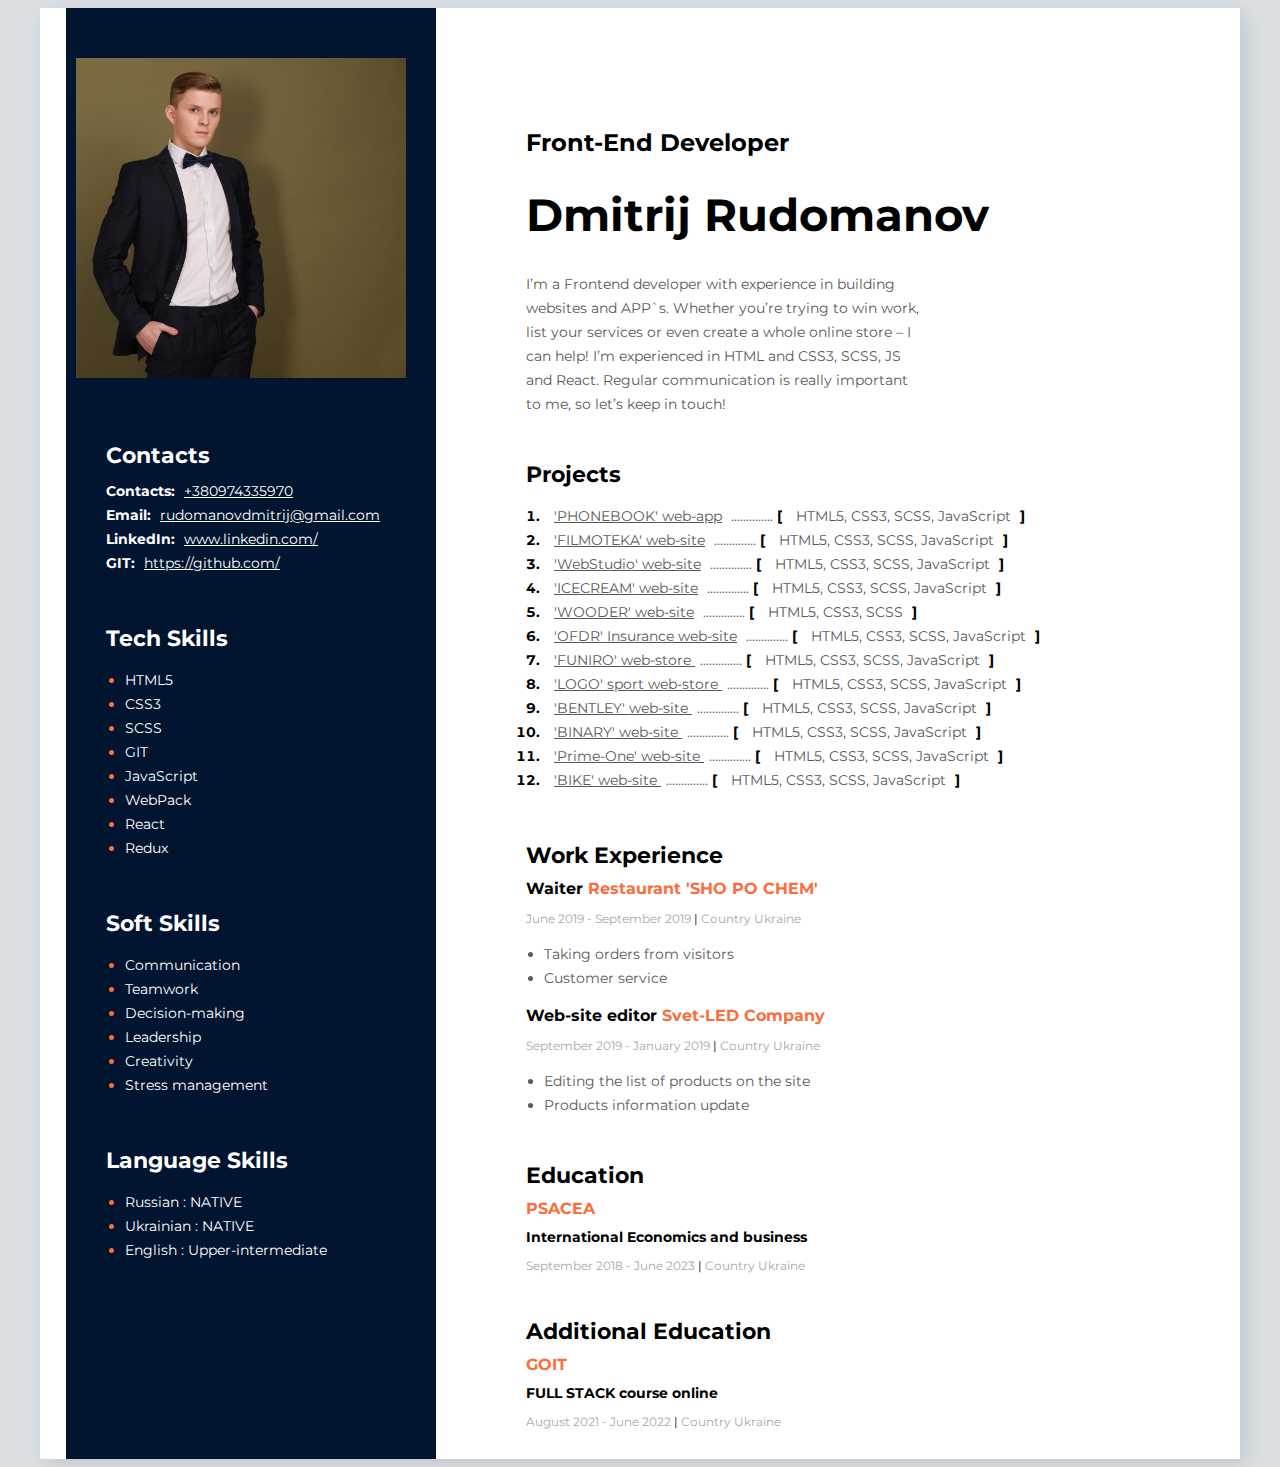
==== index.html @ 2547110f "Update index.html" ====
<!DOCTYPE html>
<html lang="en">
  <head>
    <meta charset="UTF-8" />
    <meta http-equiv="X-UA-Compatible" content="IE=edge" />
    <meta name="viewport" content="width=device-width, initial-scale=1.0" />
    <title>My Resume</title>
    <link rel="preconnect" href="https://fonts.gstatic.com" />
    <link
      href="https://fonts.googleapis.com/css2?family=Montserrat:wght@400;700&display=swap"
      rel="stylesheet"
    />
    <link rel="stylesheet" href="css/styles.css" />
  </head>
  <body>
    <!-- Main container-->
    <div class="main-container">
      <!--Main content section-->
      <div class="main-content">
        <!-- About me section-->
        <div class="about-me">
          <h2 class="about-me-proffesion">Front-End Developer</h2>
          <h1 class="about-me-name">Dmitrij Rudomanov</h1>

          <p class="about-me-description">
            I’m a Frontend developer with experience in building websites and
            APP`s. Whether you’re trying to win work, list your services or even
            create a whole online store – I can help! I’m experienced in HTML
            and CSS3, SCSS, JS and React. Regular communication is really
            important to me, so let’s keep in touch!
          </p>
        </div>
        <!--My projects section-->

        <div class="my-projects">
          <h3 class="projects-work-education">Projects</h3>
          <ol class="projects-list">
            <li class="projects-list-item">
              <span class="projects-list-item-text">
                <a
                  target="_blank"
                  href="https://rds-phonebookapp-rds.netlify.app/"
                  >'PHONEBOOK' web-app</a
                >
              </span>
              <span class="lines">..............</span>
              <span
                >[<span class="projects-list-item-text">
                  HTML5, CSS3, SCSS, JavaScript </span
                >]</span
              >
            </li>
            <li class="projects-list-item">
              <span class="projects-list-item-text">
                <a
                  target="_blank"
                  href="https://dmitri-rudomanov.github.io/group-6-team-project-JS/"
                  >'FILMOTEKA' web-site</a
                >
              </span>
              <span class="lines">..............</span>
              <span
                >[<span class="projects-list-item-text">
                  HTML5, CSS3, SCSS, JavaScript </span
                >]</span
              >
            </li>
            <li class="projects-list-item">
              <span class="projects-list-item-text">
                <a
                  target="_blank"
                  href="https://dmitri-rudomanov.github.io/goit-markup-hw-08-1/"
                  >'WebStudio' web-site</a
                >
              </span>
              <span class="lines">..............</span>
              <span
                >[<span class="projects-list-item-text">
                  HTML5, CSS3, SCSS, JavaScript </span
                >]</span
              >
            </li>
            <li class="projects-list-item">
              <span class="projects-list-item-text">
                <a
                  target="_blank"
                  href="https://dmitri-rudomanov.github.io/group-9-icecream/"
                  >'ICECREAM' web-site</a
                >
              </span>
              <span class="lines">..............</span>
              <span
                >[<span class="projects-list-item-text">
                  HTML5, CSS3, SCSS, JavaScript </span
                >]</span
              >
            </li>
            <li class="projects-list-item">
              <span class="projects-list-item-text">
                <a
                  target="_blank"
                  href="https://dmitri-rudomanov.github.io/dist-wooder/"
                  >'WOODER' web-site</a
                >
              </span>
              <span class="lines">..............</span>
              <span
                >[<span class="projects-list-item-text">
                  HTML5, CSS3, SCSS </span
                >]</span
              >
            </li>
            <li class="projects-list-item">
              <span class="projects-list-item-text">
                <a
                  target="_blank"
                  href="https://dmitri-rudomanov.github.io/dist-ofdr/"
                  >'OFDR' Insurance web-site</a
                >
              </span>
              <span class="lines">..............</span>
              <span
                >[<span class="projects-list-item-text">
                  HTML5, CSS3, SCSS, JavaScript </span
                >]</span
              >
            </li>
            <li class="projects-list-item">
              <span class="projects-list-item-text">
                <a
                  target="_blank"
                  href="https://peaceful-albattani-0fdbcf.netlify.app/"
                  >'FUNIRO' web-store
                </a>
              </span>
              <span class="lines">..............</span>
              <span
                >[<span class="projects-list-item-text">
                  HTML5, CSS3, SCSS, JavaScript </span
                >]</span
              >
            </li>
            <li class="projects-list-item">
              <span class="projects-list-item-text">
                <a
                  target="_blank"
                  href="https://jolly-raman-a3cb91.netlify.app/"
                  >'LOGO' sport web-store
                </a>
              </span>
              <span class="lines">..............</span>
              <span
                >[<span class="projects-list-item-text">
                  HTML5, CSS3, SCSS, JavaScript </span
                >]</span
              >
            </li>
            <li class="projects-list-item">
              <span class="projects-list-item-text">
                <a
                  target="_blank"
                  href="https://dmitri-rudomanov.github.io/bentley-dist/"
                  >'BENTLEY' web-site
                </a>
              </span>
              <span class="lines">..............</span>
              <span
                >[<span class="projects-list-item-text">
                  HTML5, CSS3, SCSS, JavaScript </span
                >]</span
              >
            </li>
            <li class="projects-list-item">
              <span class="projects-list-item-text">
                <a
                  target="_blank"
                  href="https://wonderful-archimedes-28aea8.netlify.app/"
                  >'BINARY' web-site
                </a>
              </span>
              <span class="lines">..............</span>
              <span
                >[<span class="projects-list-item-text">
                  HTML5, CSS3, SCSS, JavaScript </span
                >]</span
              >
            </li>
            <li class="projects-list-item">
              <span class="projects-list-item-text">
                <a
                  target="_blank"
                  href="https://dmitri-rudomanov.github.io/prime-one/"
                  >'Prime-One' web-site
                </a>
              </span>
              <span class="lines">..............</span>
              <span
                >[<span class="projects-list-item-text">
                  HTML5, CSS3, SCSS, JavaScript </span
                >]</span
              >
            </li>
            <li class="projects-list-item">
              <span class="projects-list-item-text">
                <a
                  target="_blank"
                  href="https://dmitri-rudomanov.github.io/dist-bike/"
                  >'BIKE' web-site
                </a>
              </span>
              <span class="lines">..............</span>
              <span
                >[<span class="projects-list-item-text">
                  HTML5, CSS3, SCSS, JavaScript </span
                >]</span
              >
            </li>
          </ol>
        </div>

        <!--My work experience section-->
        <div class="my-work-experience">
          <h3 class="projects-work-education">Work Experience</h3>
          <!--Company 3-->
          <div>
            <h4>Waiter <span class="Orange">Restaurant 'SHO PO CHEM'</span></h4>
            <p class="work-date">
              June 2019 - September 2019
              <span class="vertical-line"> |</span> Country Ukraine
            </p>

            <ul class="work-list">
              <li class="work-list-item">
                <span class="work-list-item-text">
                  Taking orders from visitors
                </span>
              </li>
              <li class="work-list-item">
                <span class="work-list-item-text">Customer service</span>
              </li>
            </ul>
            <h4>
              Web-site editor <span class="Orange">Svet-LED Company</span>
            </h4>
            <p class="work-date">
              September 2019 - January 2019
              <span class="vertical-line"> |</span> Country Ukraine
            </p>

            <ul class="work-list">
              <li class="work-list-item">
                <span class="work-list-item-text">
                  Editing the list of products on the site
                </span>
              </li>
              <li class="work-list-item">
                <span class="work-list-item-text"
                  >Products information update</span
                >
              </li>
            </ul>
          </div>
          <!--Education-->
          <div class="my-education">
            <h3 class="projects-work-education">Education</h3>
            <h4><span class="Orange">PSACEA</span></h4>
            <h5>International Economics and business</h5>
            <p class="work-date">
              September 2018 - June 2023
              <span class="vertical-line"> |</span> Country Ukraine
            </p>
          </div>
          <div class="my-education">
            <h3 class="projects-work-education">Additional Education</h3>
            <h4><span class="Orange">GOIT</span></h4>
            <h5>FULL STACK course online</h5>
            <p class="work-date">
              August 2021 - June 2022
              <span class="vertical-line"> |</span> Country Ukraine
            </p>
          </div>
        </div>
      </div>
      <!--Sidebar section-->
      <aside class="sidebar-section">
        <img class="img" src="img/wrwe.jpg" alt="My photo" />

        <!--Contacts section-->
        <div class="contacts-section">
          <h3 class="sidebar-title">Contacts</h3>
          <div>
            <span class="contacts-section-type">Contacts:</span>
            <a class="contacts-section-link" href="tel:+380974335970"
              >+380974335970</a
            >
          </div>
          <div>
            <span class="contacts-section-type">Email:</span>
            <a
              class="contacts-section-link"
              href="mailto:rudomanovdmitrij@gmail.com"
              >rudomanovdmitrij@gmail.com</a
            >
          </div>
          <div>
            <span class="contacts-section-type">LinkedIn:</span>
            <a
              class="contacts-section-link"
              target="_blank"
              href="https://www.linkedin.com/in/dmitrij-rudomanov-2538a1220/"
              >www.linkedin.com/</a
            >
          </div>
          <div>
            <span class="contacts-section-type">GIT:</span>
            <a
              class="contacts-section-link"
              target="_blank"
              href="https://github.com/Dmitri-Rudomanov"
              >https://github.com/</a
            >
          </div>

          <!--Tech Skills section-->
          <div class="tech-skills-section">
            <h3 class="sidebar-title">Tech Skills</h3>
            <ul class="Tech-skills-list">
              <li class="Tech-skills-item">
                <span class="Tech-skills-item-text">HTML5</span>
              </li>
              <li class="Tech-skills-item">
                <span class="Tech-skills-item-text">CSS3</span>
              </li>
              <li class="Tech-skills-item">
                <span class="Tech-skills-item-text">SCSS</span>
              </li>
              <li class="Tech-skills-item">
                <span class="Tech-skills-item-text">GIT</span>
              </li>
              <li class="Tech-skills-item">
                <span class="Tech-skills-item-text">JavaScript</span>
              </li>
              <li class="Tech-skills-item">
                <span class="Tech-skills-item-text">WebPack</span>
              </li>
              <li class="Tech-skills-item">
                <span class="Tech-skills-item-text">React</span>
              </li>
              <li class="Tech-skills-item">
                <span class="Tech-skills-item-text">Redux</span>
              </li>
            </ul>
          </div>
          <!--Soft Skills section-->
          <div class="Soft-skills-section">
            <h3 class="sidebar-title">Soft Skills</h3>
            <ul class="Soft-skills-list">
              <li class="Soft-skills-item">
                <span class="Soft-skills-item-text">Communication</span>
              </li>
              <li class="Soft-skills-item">
                <span class="Soft-skills-item-text">Teamwork</span>
              </li>
              <li class="Soft-skills-item">
                <span class="Soft-skills-item-text">Decision-making</span>
              </li>
              <li class="Soft-skills-item">
                <span class="Soft-skills-item-text">Leadership</span>
              </li>
              <li class="Soft-skills-item">
                <span class="Soft-skills-item-text">Creativity</span>
              </li>
              <li class="Soft-skills-item">
                <span class="Soft-skills-item-text">Stress management</span>
              </li>
            </ul>
          </div>
          <div class="Soft-skills-section">
            <h3 class="sidebar-title">Language Skills</h3>
            <ul class="Soft-skills-list">
              <li class="Soft-skills-item">
                <span class="Soft-skills-item-text">Russian : NATIVE</span>
              </li>
              <li class="Soft-skills-item">
                <span class="Soft-skills-item-text">Ukrainian : NATIVE</span>
              </li>
              <li class="Soft-skills-item">
                <span class="Soft-skills-item-text"
                  >English : Upper-intermediate</span
                >
              </li>
            </ul>
          </div>
        </div>
      </aside>
    </div>
  </body>
</html>
---- css/styles.css ----
body {
  font-family: "Montserrat", sans-serif;
  background-color: #dadfe4;
}
.main-container {
  display: flex;
  flex-direction: row-reverse;
  width: 1200px;
  background: #ffff;
  margin: auto;
  box-shadow: 6px 6px 20px rgba(0, 0, 0, 0.1);
}
/* Main content */
.main-content {
  padding: 100px 200px 20px 90px;
}
/* About me section */
.about-me {
  margin-bottom: 40px;
}
.about-me-profession {
  font-style: normal;
  font-weight: bold;
  font-size: 14px;
  line-height: 17px;
  color: black;
  margin-bottom: 20px;
}
.about-me-name {
  width: auto;
  font-style: normal;
  font-weight: bold;
  font-size: 45px;
  line-height: 55px;
  color: black;
}
.about-me-description {
  width: 400px;
  font-style: normal;
  font-weight: normal;
  font-size: 14px;
  line-height: 24px;
  color: #595959;
}
/* My projects section */
.my-projects {
  left: 498px;
  top: 412px;
  margin-bottom: 50px;
}
.projects-work-education {
  font-style: normal;
  font-weight: bold;
  font-size: 22px;
  line-height: 27px;
  color: #000000;
  margin-bottom: 10px;
  margin-top: 45px;
}
.projects-list {
  padding: 0 0 0 18px;
}
.projects-list-item {
  font-family: Montserrat;
  font-style: normal;
  font-weight: bold;
  font-size: 14px;
  line-height: 24px;
  color: #000000;
}
.projects-list-item-text {
  font-style: normal;
  font-weight: normal;
  font-size: 14px;
  line-height: 24px;
  color: #595959;
  margin-left: 10px;
  margin-right: 5px;
}
.lines {
  font-style: normal;
  font-weight: normal;
  font-size: 14px;
  line-height: 24px;
  color: #595959;
}
.vertical-line {
  font-style: normal;
  font-weight: normal;
  font-size: 12px;
  line-height: 15px;
  color: #000000;
}
a {
  font-style: normal;
  font-weight: normal;
  font-size: 14px;
  line-height: 24px;
  color: #595959;
}
.work-list {
  padding: 0 0 0 18px;
}
.work-list-item {
  font-style: normal;
  font-weight: bold;
  font-size: 14px;
  line-height: 24px;
  color: #595959;
}
.work-list-item-text {
  font-style: normal;
  font-weight: normal;
  font-size: 14px;
  line-height: 24px;
  color: #595959;
}
h4 {
  font-style: normal;
  font-weight: bold;
  font-size: 16px;
  line-height: 20px;
  color: black;
  margin-bottom: 10px;
  margin-top: 10px;
}
.Orange {
  font-style: normal;
  font-weight: bold;
  font-size: 16px;
  line-height: 20px;
  color: #fb6d3a;
  margin-top: 10px;
  margin-bottom: 10px;
}
.work-date {
  font-style: normal;
  font-weight: normal;
  font-size: 12px;
  line-height: 15px;
  color: #a8a8a8;
  margin-bottom: 10px;
}

h5 {
  font-style: normal;
  font-weight: bold;
  font-size: 14px;
  line-height: 17px;
  color: #000000;
  margin-bottom: 10px;
  margin-top: 10px;
}
/* Sidebar-section */
.sidebar-section {
  background-color: #021530;
  color:#fff;
  width: 370px;
  padding-top: 40px 0px;
}
.contacts-section {
  margin: 50px 0 0 40px;
}
.tech-skills-section {
  margin: 50px 0 0 0px;
}
.Soft-skills-section {
  margin: 50px 0 0 0px;
}
.sidebar-title {
  font-style: normal;
  font-weight: bold;
  font-size: 22px;
  line-height: 27px;
  color: #ffff;
  margin-bottom: 10px;
}
.img {
  width: 330px;
  height: 320px;
  left: 40px;
  top: 80px;
  margin-top: 40px;
  padding: 10px;
}
.contacts-section-link {
  font-style: normal;
  font-weight: normal;
  font-size: 14px;
  line-height: 24px;
  color: #fff;
}
.contacts-section-type {
  font-style: normal;
  font-weight: bold;
  font-size: 14px;
  line-height: 24px;
  color: #ffff;
  margin-right: 5px;
  padding: 0 0 0 0px;
}
.Tech-skills-list {
  padding: 0 0 0 19px;
}
.Tech-skills-item {
  font-style: normal;
  font-weight: normal;
  font-size: 14px;
  line-height: 24px;
  color: #fb6d3a;
}
.Tech-skills-item-text {
  font-style: normal;
  font-weight: normal;
  font-size: 14px;
  line-height: 24px;
  color: #ffff;
}
.Soft-skills-list {
  padding: 0 0 0 19px;
}
.Soft-skills-item {
  font-style: normal;
  font-weight: normal;
  font-size: 14px;
  line-height: 24px;
  color: #fb6d3a;
}
.Soft-skills-item-text {
  font-style: normal;
  font-weight: normal;
  font-size: 14px;
  line-height: 24px;
  color: #ffff;
}
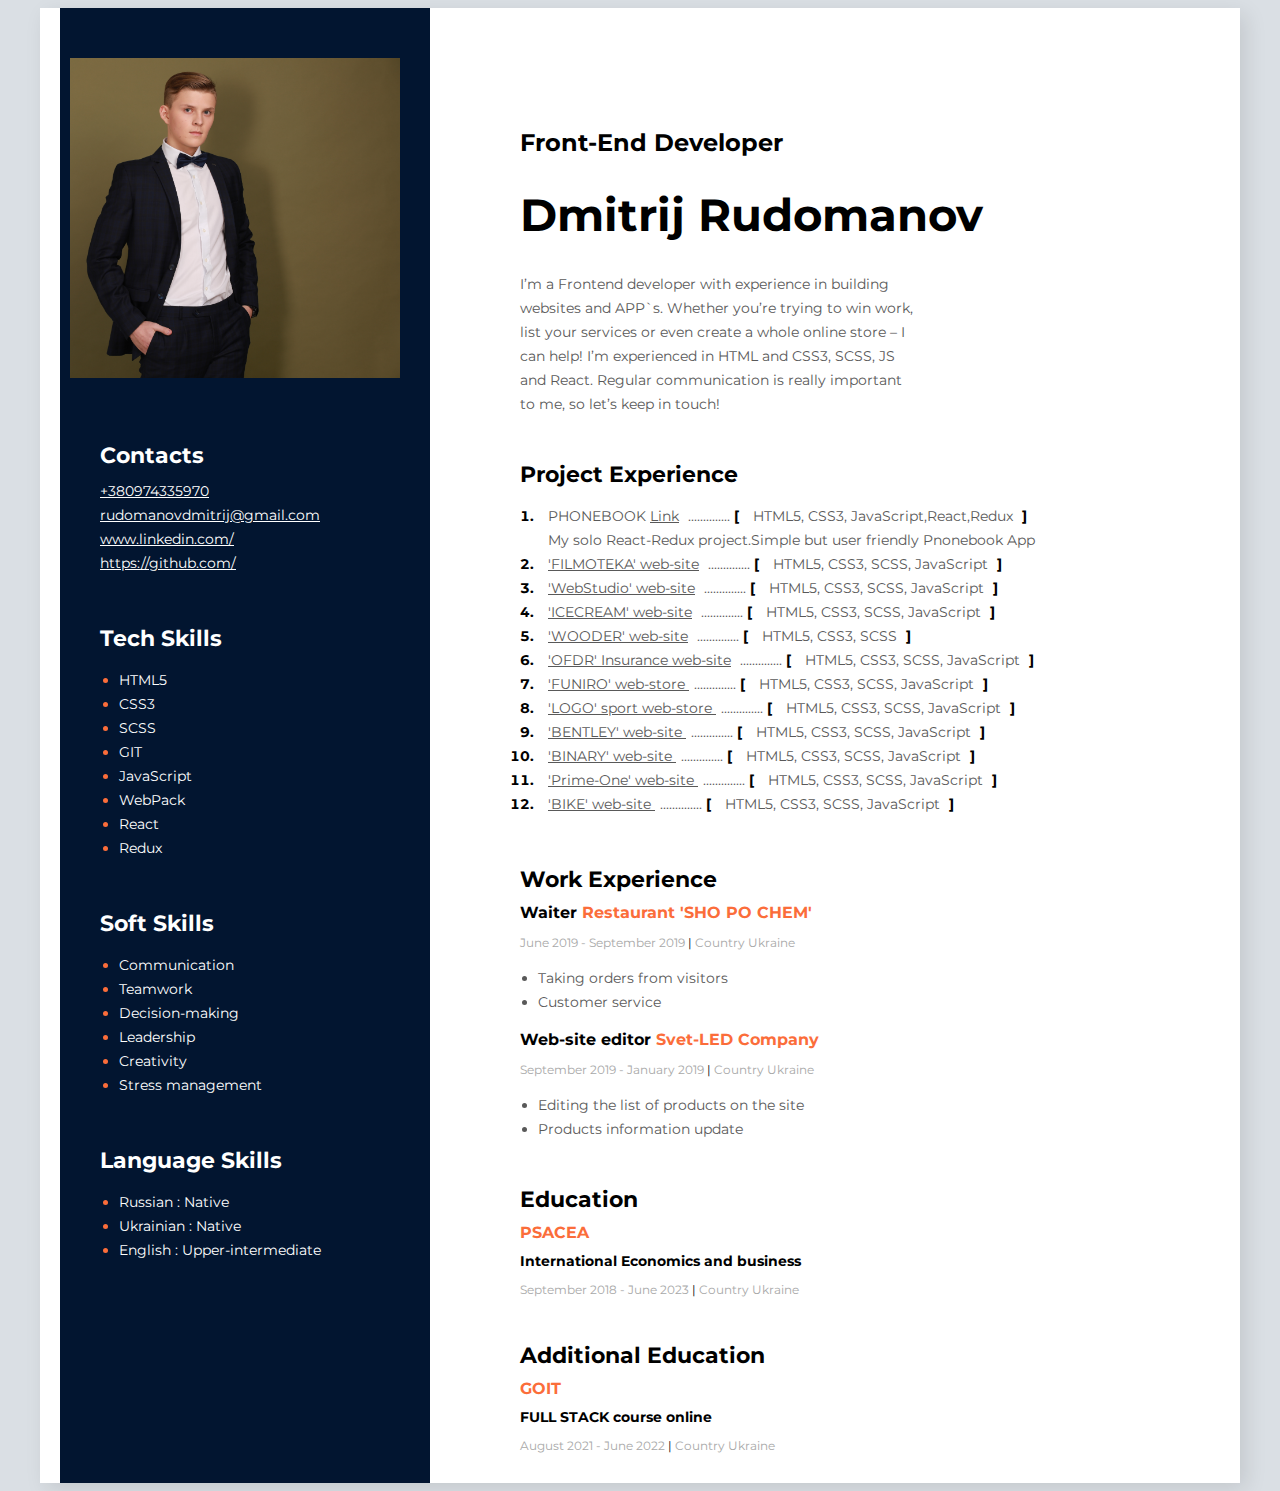
==== commit fc13cc32: "Update index.html" ====
--- a/index.html
+++ b/index.html
@@ -33,22 +33,28 @@
         <!--My projects section-->
 
         <div class="my-projects">
-          <h3 class="projects-work-education">Projects</h3>
+          <h3 class="projects-work-education">Project Experience</h3>
           <ol class="projects-list">
             <li class="projects-list-item">
               <span class="projects-list-item-text">
+                PHONEBOOK
                 <a
                   target="_blank"
                   href="https://rds-phonebookapp-rds.netlify.app/"
-                  >'PHONEBOOK' web-app</a
-                >
-              </span>
-              <span class="lines">..............</span>
-              <span
-                >[<span class="projects-list-item-text">
-                  HTML5, CSS3, SCSS, JavaScript </span
-                >]</span
-              >
+                  >Link</a
+                >
+              </span>
+              <span class="lines">..............</span>
+              <span
+                >[<span class="projects-list-item-text">
+                  HTML5, CSS3, JavaScript,React,Redux </span
+                >]</span
+              >
+              <br />
+              <span class="projects-list-item-text">
+                My solo React-Redux project.Simple but user friendly Pnonebook
+                App
+              </span>
             </li>
             <li class="projects-list-item">
               <span class="projects-list-item-text">
@@ -289,13 +295,11 @@
         <div class="contacts-section">
           <h3 class="sidebar-title">Contacts</h3>
           <div>
-            <span class="contacts-section-type">Contacts:</span>
             <a class="contacts-section-link" href="tel:+380974335970"
               >+380974335970</a
             >
           </div>
           <div>
-            <span class="contacts-section-type">Email:</span>
             <a
               class="contacts-section-link"
               href="mailto:rudomanovdmitrij@gmail.com"
@@ -303,7 +307,6 @@
             >
           </div>
           <div>
-            <span class="contacts-section-type">LinkedIn:</span>
             <a
               class="contacts-section-link"
               target="_blank"
@@ -312,7 +315,6 @@
             >
           </div>
           <div>
-            <span class="contacts-section-type">GIT:</span>
             <a
               class="contacts-section-link"
               target="_blank"
@@ -379,10 +381,10 @@
             <h3 class="sidebar-title">Language Skills</h3>
             <ul class="Soft-skills-list">
               <li class="Soft-skills-item">
-                <span class="Soft-skills-item-text">Russian : NATIVE</span>
-              </li>
-              <li class="Soft-skills-item">
-                <span class="Soft-skills-item-text">Ukrainian : NATIVE</span>
+                <span class="Soft-skills-item-text">Russian : Native</span>
+              </li>
+              <li class="Soft-skills-item">
+                <span class="Soft-skills-item-text">Ukrainian : Native</span>
               </li>
               <li class="Soft-skills-item">
                 <span class="Soft-skills-item-text"
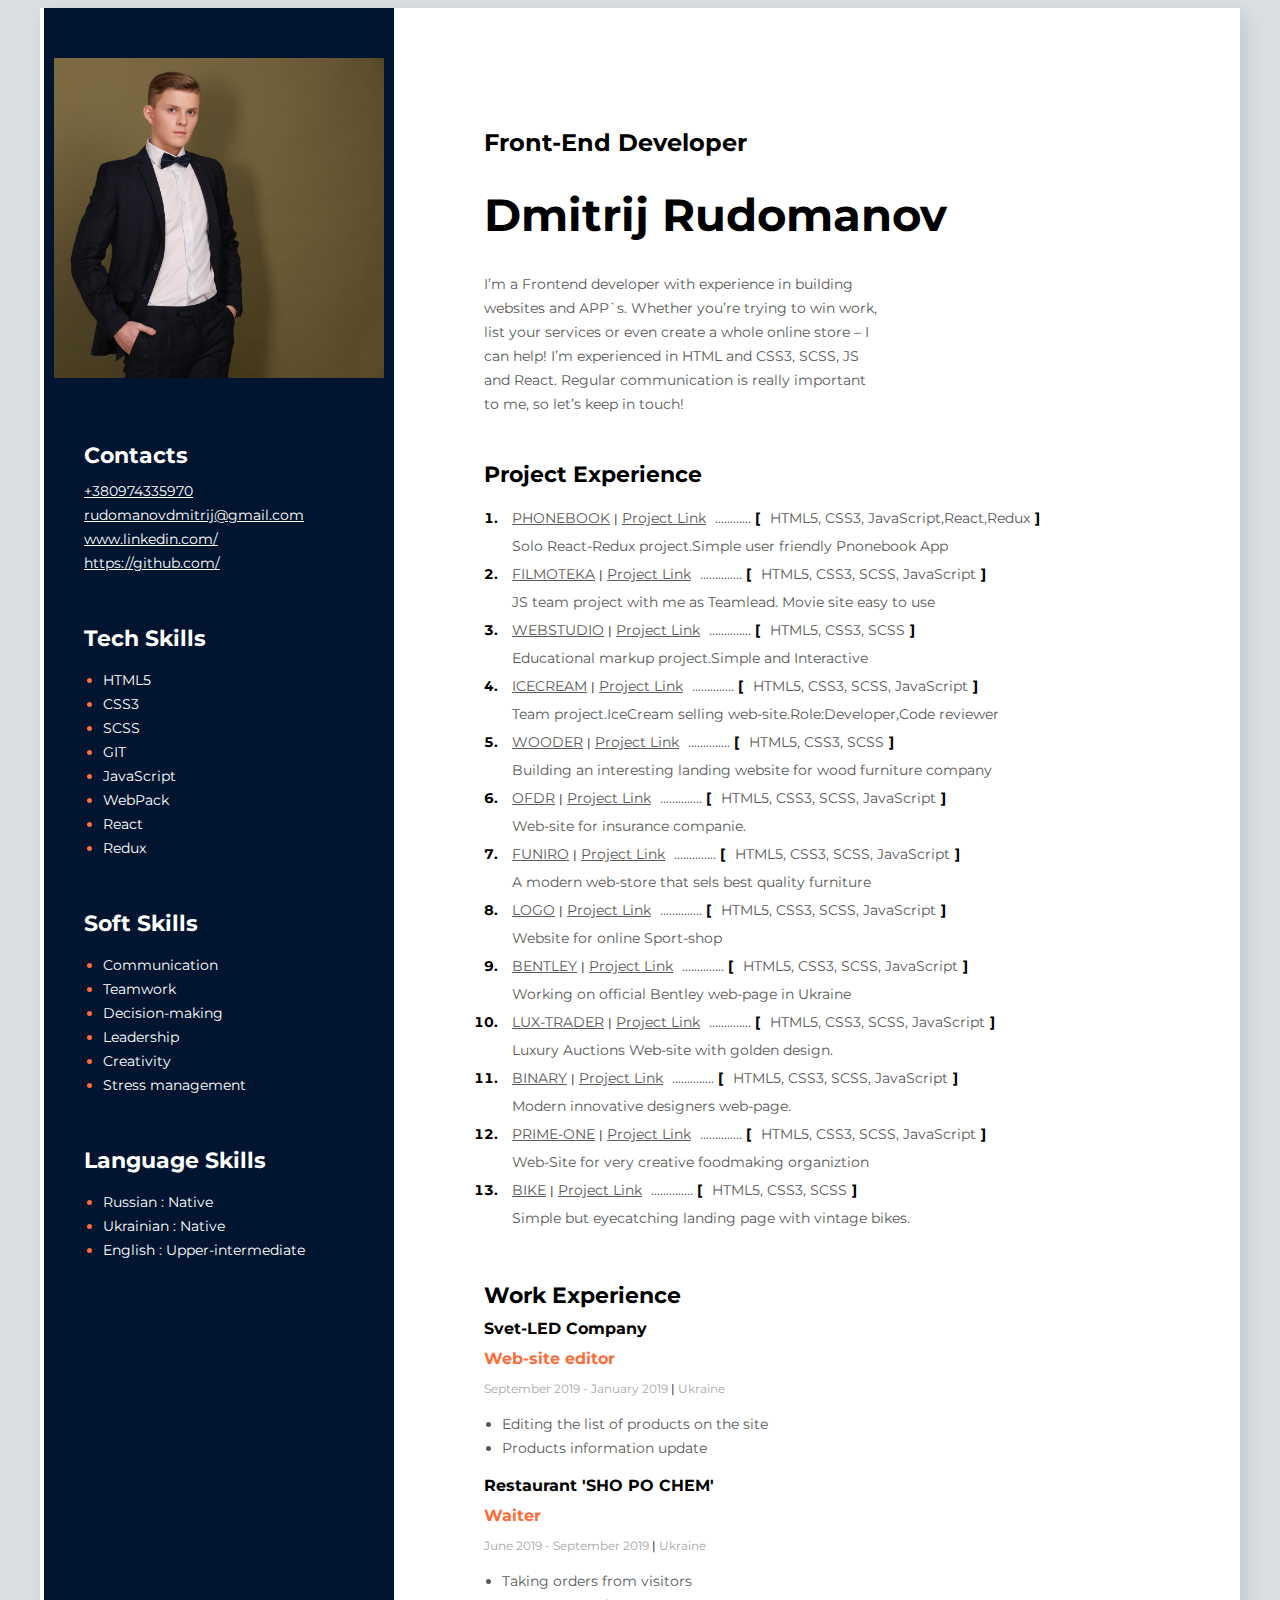
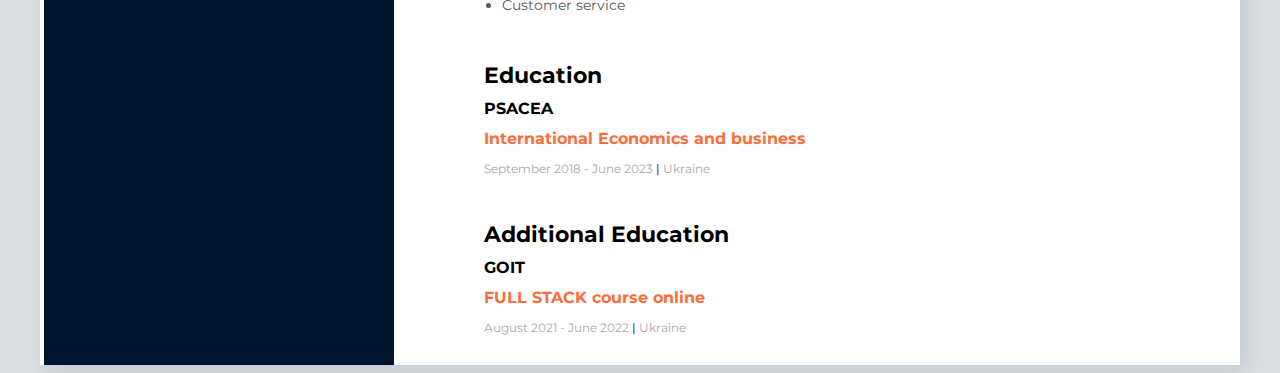
==== commit 92bc38c8: "res-fix" ====
--- a/index.html
+++ b/index.html
@@ -37,76 +37,96 @@
           <ol class="projects-list">
             <li class="projects-list-item">
               <span class="projects-list-item-text">
-                PHONEBOOK
-                <a
-                  target="_blank"
-                  href="https://rds-phonebookapp-rds.netlify.app/"
-                  >Link</a
-                >
-              </span>
-              <span class="lines">..............</span>
-              <span
-                >[<span class="projects-list-item-text">
-                  HTML5, CSS3, JavaScript,React,Redux </span
-                >]</span
-              >
-              <br />
-              <span class="projects-list-item-text">
-                My solo React-Redux project.Simple but user friendly Pnonebook
-                App
-              </span>
-            </li>
-            <li class="projects-list-item">
-              <span class="projects-list-item-text">
-                <a
-                  target="_blank"
-                  href="https://dmitri-rudomanov.github.io/group-6-team-project-JS/"
-                  >'FILMOTEKA' web-site</a
-                >
-              </span>
-              <span class="lines">..............</span>
-              <span
-                >[<span class="projects-list-item-text">
-                  HTML5, CSS3, SCSS, JavaScript </span
-                >]</span
-              >
-            </li>
-            <li class="projects-list-item">
-              <span class="projects-list-item-text">
-                <a
-                  target="_blank"
-                  href="https://dmitri-rudomanov.github.io/goit-markup-hw-08-1/"
-                  >'WebStudio' web-site</a
-                >
-              </span>
-              <span class="lines">..............</span>
-              <span
-                >[<span class="projects-list-item-text">
-                  HTML5, CSS3, SCSS, JavaScript </span
-                >]</span
-              >
-            </li>
-            <li class="projects-list-item">
-              <span class="projects-list-item-text">
-                <a
-                  target="_blank"
-                  href="https://dmitri-rudomanov.github.io/group-9-icecream/"
-                  >'ICECREAM' web-site</a
-                >
-              </span>
-              <span class="lines">..............</span>
-              <span
-                >[<span class="projects-list-item-text">
-                  HTML5, CSS3, SCSS, JavaScript </span
-                >]</span
-              >
-            </li>
-            <li class="projects-list-item">
-              <span class="projects-list-item-text">
-                <a
-                  target="_blank"
-                  href="https://dmitri-rudomanov.github.io/dist-wooder/"
-                  >'WOODER' web-site</a
+                <a target="_blank" href="https://rds-phonebookapp-rds.netlify.app/">PHONEBOOK</a>
+                <span class="vertical-line"> |</span>
+                <a
+                  target="_blank"
+                  href="https://github.com/Dmitri-Rudomanov/goit-react-hw-08-phonebook"
+                  > Project Link</a
+                >
+              </span>
+              <span class="lines">............</span>
+              <span>[<span class="projects-list-item-text">
+              HTML5, CSS3, JavaScript,React,Redux </span
+                >]</span
+              >
+              <br />
+              <span class="projects-list-item-text">
+                Solo React-Redux project.Simple user friendly Pnonebook App
+              </span>
+            </li>
+            <li class="projects-list-item">
+              <span class="projects-list-item-text">
+                <a target="_blank" href="https://dmitri-rudomanov.github.io/group-6-team-project-JS/">FILMOTEKA</a>
+                <span class="vertical-line"> |</span>
+                <a
+                  target="_blank"
+                  href="https://github.com/Dmitri-Rudomanov/group-6-team-project-JS"
+                  > Project Link</a
+                >
+              </span>
+              <span class="lines">..............</span>
+              <span
+                >[<span class="projects-list-item-text">
+                  HTML5, CSS3, SCSS, JavaScript </span
+                >]</span
+              >
+              <br />
+              <span class="projects-list-item-text">
+                JS team project with me as Teamlead. Movie site easy to use
+              </span>
+            </li>
+            <li class="projects-list-item">
+              <span class="projects-list-item-text">
+                <a target="_blank" href="https://dmitri-rudomanov.github.io/goit-markup-hw-08-1/">WEBSTUDIO</a>
+                <span class="vertical-line"> |</span>
+                <a
+                  target="_blank"
+                  href="https://github.com/Dmitri-Rudomanov/goit-markup-hw-08"
+                  > Project Link</a
+                >
+              </span>
+              <span class="lines">..............</span>
+              <span
+                >[<span class="projects-list-item-text"> HTML5, CSS3, SCSS</span
+                >]</span
+              >
+              <br />
+              <span class="projects-list-item-text">
+                Educational markup project.Simple and Interactive
+              </span>
+            </li>
+            <li class="projects-list-item">
+              <span class="projects-list-item-text">
+                <a target="_blank" href="https://dmitri-rudomanov.github.io/group-9-icecream/">ICECREAM</a>
+                <span class="vertical-line"> |</span>
+                <a
+                  target="_blank"
+                  href="https://github.com/Dmitri-Rudomanov/group-9-icecream"
+                  >Project Link</a
+                >
+              </span>
+              <span class="lines">..............</span>
+              <span
+                >[<span class="projects-list-item-text">
+                  HTML5, CSS3, SCSS, JavaScript </span
+                >]</span
+              >
+              <br />
+              <span class="projects-list-item-text">
+                Team project.IceCream selling web-site.Role:Developer,Code
+                reviewer
+              </span>
+            </li>
+            <li class="projects-list-item">
+              <span class="projects-list-item-text">
+                <a target="_blank" href="https://dmitri-rudomanov.github.io/dist-wooder/">WOODER</a>
+                <span class="vertical-line"> |</span>
+                <a
+                  target="_blank"
+                  href="https://github.com/Dmitri-Rudomanov/dist-wooder"
+                >
+                  Project Link</a
                 >
               </span>
               <span class="lines">..............</span>
@@ -115,111 +135,183 @@
                   HTML5, CSS3, SCSS </span
                 >]</span
               >
-            </li>
-            <li class="projects-list-item">
-              <span class="projects-list-item-text">
-                <a
-                  target="_blank"
-                  href="https://dmitri-rudomanov.github.io/dist-ofdr/"
-                  >'OFDR' Insurance web-site</a
-                >
-              </span>
-              <span class="lines">..............</span>
-              <span
-                >[<span class="projects-list-item-text">
-                  HTML5, CSS3, SCSS, JavaScript </span
-                >]</span
-              >
-            </li>
-            <li class="projects-list-item">
-              <span class="projects-list-item-text">
-                <a
-                  target="_blank"
-                  href="https://peaceful-albattani-0fdbcf.netlify.app/"
-                  >'FUNIRO' web-store
-                </a>
-              </span>
-              <span class="lines">..............</span>
-              <span
-                >[<span class="projects-list-item-text">
-                  HTML5, CSS3, SCSS, JavaScript </span
-                >]</span
-              >
-            </li>
-            <li class="projects-list-item">
-              <span class="projects-list-item-text">
-                <a
-                  target="_blank"
-                  href="https://jolly-raman-a3cb91.netlify.app/"
-                  >'LOGO' sport web-store
-                </a>
-              </span>
-              <span class="lines">..............</span>
-              <span
-                >[<span class="projects-list-item-text">
-                  HTML5, CSS3, SCSS, JavaScript </span
-                >]</span
-              >
-            </li>
-            <li class="projects-list-item">
-              <span class="projects-list-item-text">
-                <a
-                  target="_blank"
-                  href="https://dmitri-rudomanov.github.io/bentley-dist/"
-                  >'BENTLEY' web-site
-                </a>
-              </span>
-              <span class="lines">..............</span>
-              <span
-                >[<span class="projects-list-item-text">
-                  HTML5, CSS3, SCSS, JavaScript </span
-                >]</span
-              >
-            </li>
-            <li class="projects-list-item">
-              <span class="projects-list-item-text">
-                <a
-                  target="_blank"
-                  href="https://wonderful-archimedes-28aea8.netlify.app/"
-                  >'BINARY' web-site
-                </a>
-              </span>
-              <span class="lines">..............</span>
-              <span
-                >[<span class="projects-list-item-text">
-                  HTML5, CSS3, SCSS, JavaScript </span
-                >]</span
-              >
-            </li>
-            <li class="projects-list-item">
-              <span class="projects-list-item-text">
-                <a
-                  target="_blank"
-                  href="https://dmitri-rudomanov.github.io/prime-one/"
-                  >'Prime-One' web-site
-                </a>
-              </span>
-              <span class="lines">..............</span>
-              <span
-                >[<span class="projects-list-item-text">
-                  HTML5, CSS3, SCSS, JavaScript </span
-                >]</span
-              >
-            </li>
-            <li class="projects-list-item">
-              <span class="projects-list-item-text">
-                <a
-                  target="_blank"
-                  href="https://dmitri-rudomanov.github.io/dist-bike/"
-                  >'BIKE' web-site
-                </a>
-              </span>
-              <span class="lines">..............</span>
-              <span
-                >[<span class="projects-list-item-text">
-                  HTML5, CSS3, SCSS, JavaScript </span
-                >]</span
-              >
+              <br />
+              <span class="projects-list-item-text">
+                Building an interesting landing website for wood furniture
+                company
+              </span>
+            </li>
+            <li class="projects-list-item">
+              <span class="projects-list-item-text">
+                <a target="_blank" href="https://dmitri-rudomanov.github.io/dist-ofdr/">OFDR</a>
+                <span class="vertical-line"> |</span>
+                <a
+                  target="_blank"
+                  href="https://github.com/Dmitri-Rudomanov/dist-ofdr"
+                  >Project Link</a
+                >
+              </span>
+              <span class="lines">..............</span>
+              <span
+                >[<span class="projects-list-item-text">
+                  HTML5, CSS3, SCSS, JavaScript </span
+                >]</span
+              >
+              <br />
+              <span class="projects-list-item-text">
+                Web-site for insurance companie.
+              </span>
+            </li>
+            <li class="projects-list-item">
+              <span class="projects-list-item-text">
+                <a target="_blank" href="https://peaceful-albattani-0fdbcf.netlify.app/">FUNIRO</a>
+                <span class="vertical-line"> |</span>
+                <a
+                  target="_blank"
+                  href="https://github.com/Dmitri-Rudomanov/funiro-dist"
+                >
+                  Project Link
+                </a>
+              </span>
+              <span class="lines">..............</span>
+              <span
+                >[<span class="projects-list-item-text">
+                  HTML5, CSS3, SCSS, JavaScript </span
+                >]</span
+              >
+              <br />
+              <span class="projects-list-item-text">
+                A modern web-store that sels best quality furniture
+              </span>
+            </li>
+            <li class="projects-list-item">
+              <span class="projects-list-item-text">
+                <a target="_blank" href="https://jolly-raman-a3cb91.netlify.app/">LOGO</a>
+                <span class="vertical-line"> |</span>
+                <a
+                  target="_blank"
+                  href="https://github.com/Dmitri-Rudomanov/logo-dist"
+                >
+                  Project Link
+                </a>
+              </span>
+              <span class="lines">..............</span>
+              <span
+                >[<span class="projects-list-item-text">
+                  HTML5, CSS3, SCSS, JavaScript </span
+                >]</span
+              >
+              <br />
+              <span class="projects-list-item-text">
+                Website for online Sport-shop
+              </span>
+            </li>
+            <li class="projects-list-item">
+              <span class="projects-list-item-text">
+                <a target="_blank" href="https://dmitri-rudomanov.github.io/bentley-dist/">BENTLEY</a>
+                <span class="vertical-line"> |</span>
+                <a
+                  target="_blank"
+                  href="https://github.com/Dmitri-Rudomanov/bentley-dist"
+                >
+                  Project Link
+                </a>
+              </span>
+              <span class="lines">..............</span>
+              <span
+                >[<span class="projects-list-item-text">
+                  HTML5, CSS3, SCSS, JavaScript </span
+                >]</span
+              >
+              <br />
+              <span class="projects-list-item-text">
+                Working on official Bentley web-page in Ukraine
+              </span>
+            </li>
+            <li class="projects-list-item">
+              <span class="projects-list-item-text">
+                <a target="_blank" href="https://frosty-mcnulty-e4358a.netlify.app/">LUX-TRADER</a>
+                <span class="vertical-line"> |</span>
+                <a
+                  target="_blank"
+                  href="https://github.com/Dmitri-Rudomanov/lux-trader"
+                  >Project Link
+                </a>
+              </span>
+              <span class="lines">..............</span>
+              <span
+                >[<span class="projects-list-item-text">
+                  HTML5, CSS3, SCSS, JavaScript </span
+                >]</span
+              >
+              <br />
+              <span class="projects-list-item-text">
+                Luxury Auctions Web-site with golden design.
+              </span>
+            </li>
+            <li class="projects-list-item">
+              <span class="projects-list-item-text">
+                <a target="_blank" href="https://wonderful-archimedes-28aea8.netlify.app/">BINARY</a>
+                <span class="vertical-line"> |</span>
+                <a
+                  target="_blank"
+                  href="https://github.com/Dmitri-Rudomanov/binary-dist"
+                  >Project Link
+                </a>
+              </span>
+              <span class="lines">..............</span>
+              <span
+                >[<span class="projects-list-item-text">
+                  HTML5, CSS3, SCSS, JavaScript </span
+                >]</span
+              >
+                            <br />
+              <span class="projects-list-item-text">
+                Modern innovative designers web-page.
+              </span>
+            </li>
+            </li>
+            <li class="projects-list-item">
+              <span class="projects-list-item-text">
+                <a target="_blank" href="https://dmitri-rudomanov.github.io/prime-one/">PRIME-ONE</a>
+                <span class="vertical-line"> |</span>
+                <a
+                  target="_blank"
+                  href="https://github.com/Dmitri-Rudomanov/prime-one"
+                  >Project Link
+                </a>
+              </span>
+              <span class="lines">..............</span>
+              <span
+                >[<span class="projects-list-item-text">
+                  HTML5, CSS3, SCSS, JavaScript </span
+                >]</span
+              >
+               <br />
+              <span class="projects-list-item-text">
+               Web-Site for very creative foodmaking organiztion 
+              </span>
+            </li>
+            <li class="projects-list-item">
+              <span class="projects-list-item-text">
+                <a target="_blank" href="https://dmitri-rudomanov.github.io/dist-bike/">BIKE</a>
+                <span class="vertical-line"> |</span>
+                <a
+                  target="_blank"
+                  href="https://github.com/Dmitri-Rudomanov/dist-bike"
+                  >Project Link
+                </a>
+              </span>
+              <span class="lines">..............</span>
+              <span
+                >[<span class="projects-list-item-text">
+                  HTML5, CSS3, SCSS </span
+                >]</span
+              >
+                             <br />
+              <span class="projects-list-item-text">
+              Simple but eyecatching landing page with vintage bikes.
+              </span>
             </li>
           </ol>
         </div>
@@ -229,10 +321,30 @@
           <h3 class="projects-work-education">Work Experience</h3>
           <!--Company 3-->
           <div>
-            <h4>Waiter <span class="Orange">Restaurant 'SHO PO CHEM'</span></h4>
+             <h4>
+              Svet-LED Company <span class="Orange">Web-site editor</span>
+            </h4>
+            <p class="work-date">
+              September 2019 - January 2019
+              <span class="vertical-line"> |</span>  Ukraine
+            </p>
+
+            <ul class="work-list">
+              <li class="work-list-item">
+                <span class="work-list-item-text">
+                  Editing the list of products on the site
+                </span>
+              </li>
+              <li class="work-list-item">
+                <span class="work-list-item-text"
+                  >Products information update</span
+                >
+              </li>
+            </ul>
+            <h4> Restaurant 'SHO PO CHEM' <span class="Orange">Waiter</span></h4>
             <p class="work-date">
               June 2019 - September 2019
-              <span class="vertical-line"> |</span> Country Ukraine
+              <span class="vertical-line"> |</span>  Ukraine
             </p>
 
             <ul class="work-list">
@@ -245,44 +357,25 @@
                 <span class="work-list-item-text">Customer service</span>
               </li>
             </ul>
-            <h4>
-              Web-site editor <span class="Orange">Svet-LED Company</span>
-            </h4>
-            <p class="work-date">
-              September 2019 - January 2019
-              <span class="vertical-line"> |</span> Country Ukraine
-            </p>
-
-            <ul class="work-list">
-              <li class="work-list-item">
-                <span class="work-list-item-text">
-                  Editing the list of products on the site
-                </span>
-              </li>
-              <li class="work-list-item">
-                <span class="work-list-item-text"
-                  >Products information update</span
-                >
-              </li>
-            </ul>
+           
           </div>
           <!--Education-->
           <div class="my-education">
             <h3 class="projects-work-education">Education</h3>
-            <h4><span class="Orange">PSACEA</span></h4>
-            <h5>International Economics and business</h5>
+            <h4><span >PSACEA</span></h4>
+            <h5 class="Orange">International Economics and business</h5>
             <p class="work-date">
               September 2018 - June 2023
-              <span class="vertical-line"> |</span> Country Ukraine
+              <span class="vertical-line"> |</span>  Ukraine
             </p>
           </div>
           <div class="my-education">
             <h3 class="projects-work-education">Additional Education</h3>
-            <h4><span class="Orange">GOIT</span></h4>
-            <h5>FULL STACK course online</h5>
+            <h4><span >GOIT</span></h4>
+            <h5 class="Orange">FULL STACK course online</h5>
             <p class="work-date">
               August 2021 - June 2022
-              <span class="vertical-line"> |</span> Country Ukraine
+              <span class="vertical-line"> |</span>  Ukraine
             </p>
           </div>
         </div>
--- a/css/styles.css
+++ b/css/styles.css
@@ -69,6 +69,8 @@
   color: #000000;
 }
 .projects-list-item-text {
+  display: inline-block;
+  margin: 2px 0;
   font-style: normal;
   font-weight: normal;
   font-size: 14px;
@@ -125,6 +127,7 @@
   margin-top: 10px;
 }
 .Orange {
+  display: block;
   font-style: normal;
   font-weight: bold;
   font-size: 16px;
@@ -155,7 +158,7 @@
 .sidebar-section {
   background-color: #021530;
   color:#fff;
-  width: 370px;
+  width: 350px;
   padding-top: 40px 0px;
 }
 .contacts-section {
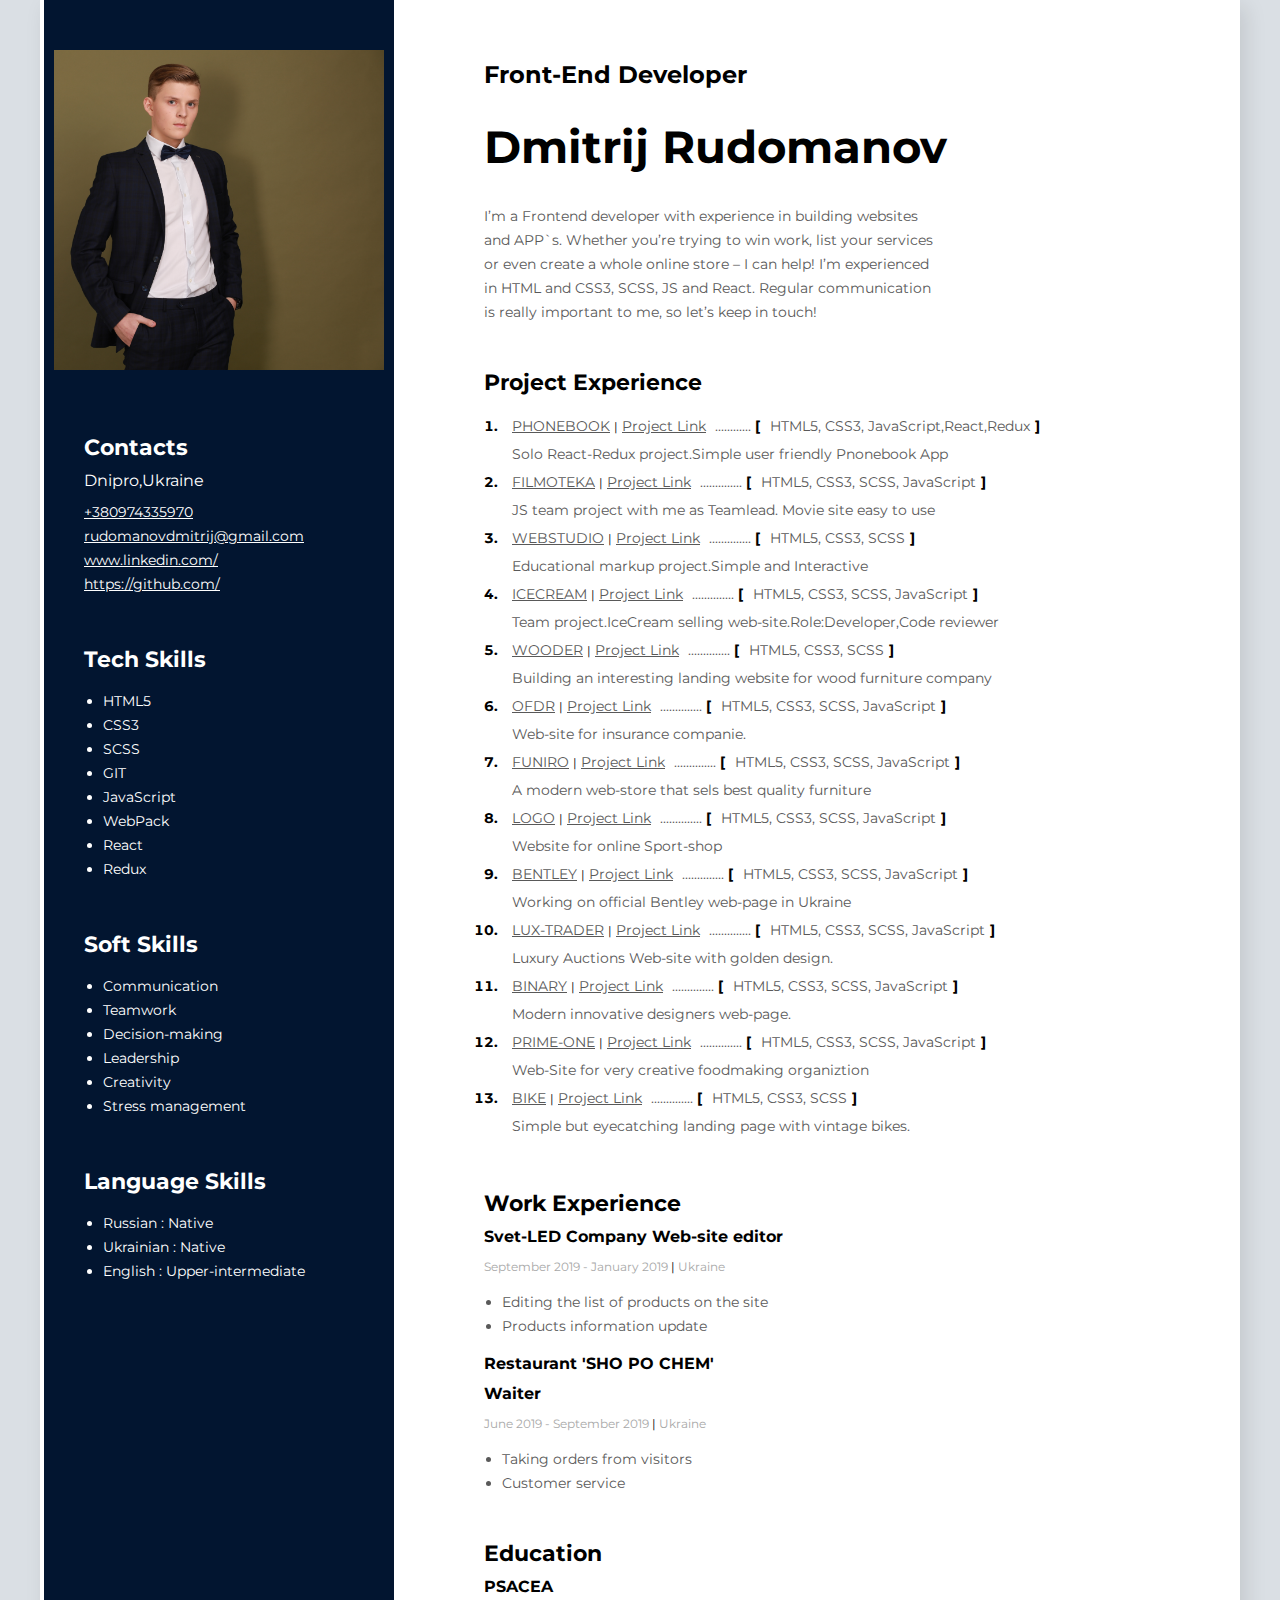
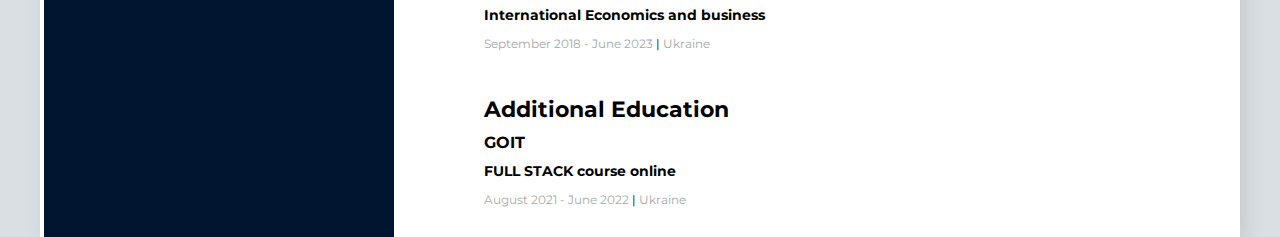
==== commit 4b3f7be1: "orange-remove" ====
--- a/index.html
+++ b/index.html
@@ -322,7 +322,7 @@
           <!--Company 3-->
           <div>
              <h4>
-              Svet-LED Company <span class="Orange">Web-site editor</span>
+              Svet-LED Company <span >Web-site editor</span>
             </h4>
             <p class="work-date">
               September 2019 - January 2019
@@ -341,7 +341,7 @@
                 >
               </li>
             </ul>
-            <h4> Restaurant 'SHO PO CHEM' <span class="Orange">Waiter</span></h4>
+            <h4> Restaurant 'SHO PO CHEM' <br><span style="display: inline-block;margin:10px 0 0 0;">Waiter</span></h4>
             <p class="work-date">
               June 2019 - September 2019
               <span class="vertical-line"> |</span>  Ukraine
@@ -363,7 +363,7 @@
           <div class="my-education">
             <h3 class="projects-work-education">Education</h3>
             <h4><span >PSACEA</span></h4>
-            <h5 class="Orange">International Economics and business</h5>
+            <h5 >International Economics and business</h5>
             <p class="work-date">
               September 2018 - June 2023
               <span class="vertical-line"> |</span>  Ukraine
@@ -372,7 +372,7 @@
           <div class="my-education">
             <h3 class="projects-work-education">Additional Education</h3>
             <h4><span >GOIT</span></h4>
-            <h5 class="Orange">FULL STACK course online</h5>
+            <h5 >FULL STACK course online</h5>
             <p class="work-date">
               August 2021 - June 2022
               <span class="vertical-line"> |</span>  Ukraine
@@ -387,6 +387,9 @@
         <!--Contacts section-->
         <div class="contacts-section">
           <h3 class="sidebar-title">Contacts</h3>
+          <div style="margin:0 0 10px 0;">
+            Dnipro,Ukraine
+          </div>
           <div>
             <a class="contacts-section-link" href="tel:+380974335970"
               >+380974335970</a
--- a/css/styles.css
+++ b/css/styles.css
@@ -1,6 +1,7 @@
 body {
   font-family: "Montserrat", sans-serif;
   background-color: #dadfe4;
+  margin: 0;
 }
 .main-container {
   display: flex;
@@ -12,7 +13,7 @@
 }
 /* Main content */
 .main-content {
-  padding: 100px 200px 20px 90px;
+  padding: 40px 200px 20px 90px;
 }
 /* About me section */
 .about-me {
@@ -35,7 +36,7 @@
   color: black;
 }
 .about-me-description {
-  width: 400px;
+  width: 450px;
   font-style: normal;
   font-weight: normal;
   font-size: 14px;
@@ -210,7 +211,7 @@
   font-weight: normal;
   font-size: 14px;
   line-height: 24px;
-  color: #fb6d3a;
+  color: #fff;
 }
 .Tech-skills-item-text {
   font-style: normal;
@@ -227,7 +228,7 @@
   font-weight: normal;
   font-size: 14px;
   line-height: 24px;
-  color: #fb6d3a;
+  color: #fff;
 }
 .Soft-skills-item-text {
   font-style: normal;
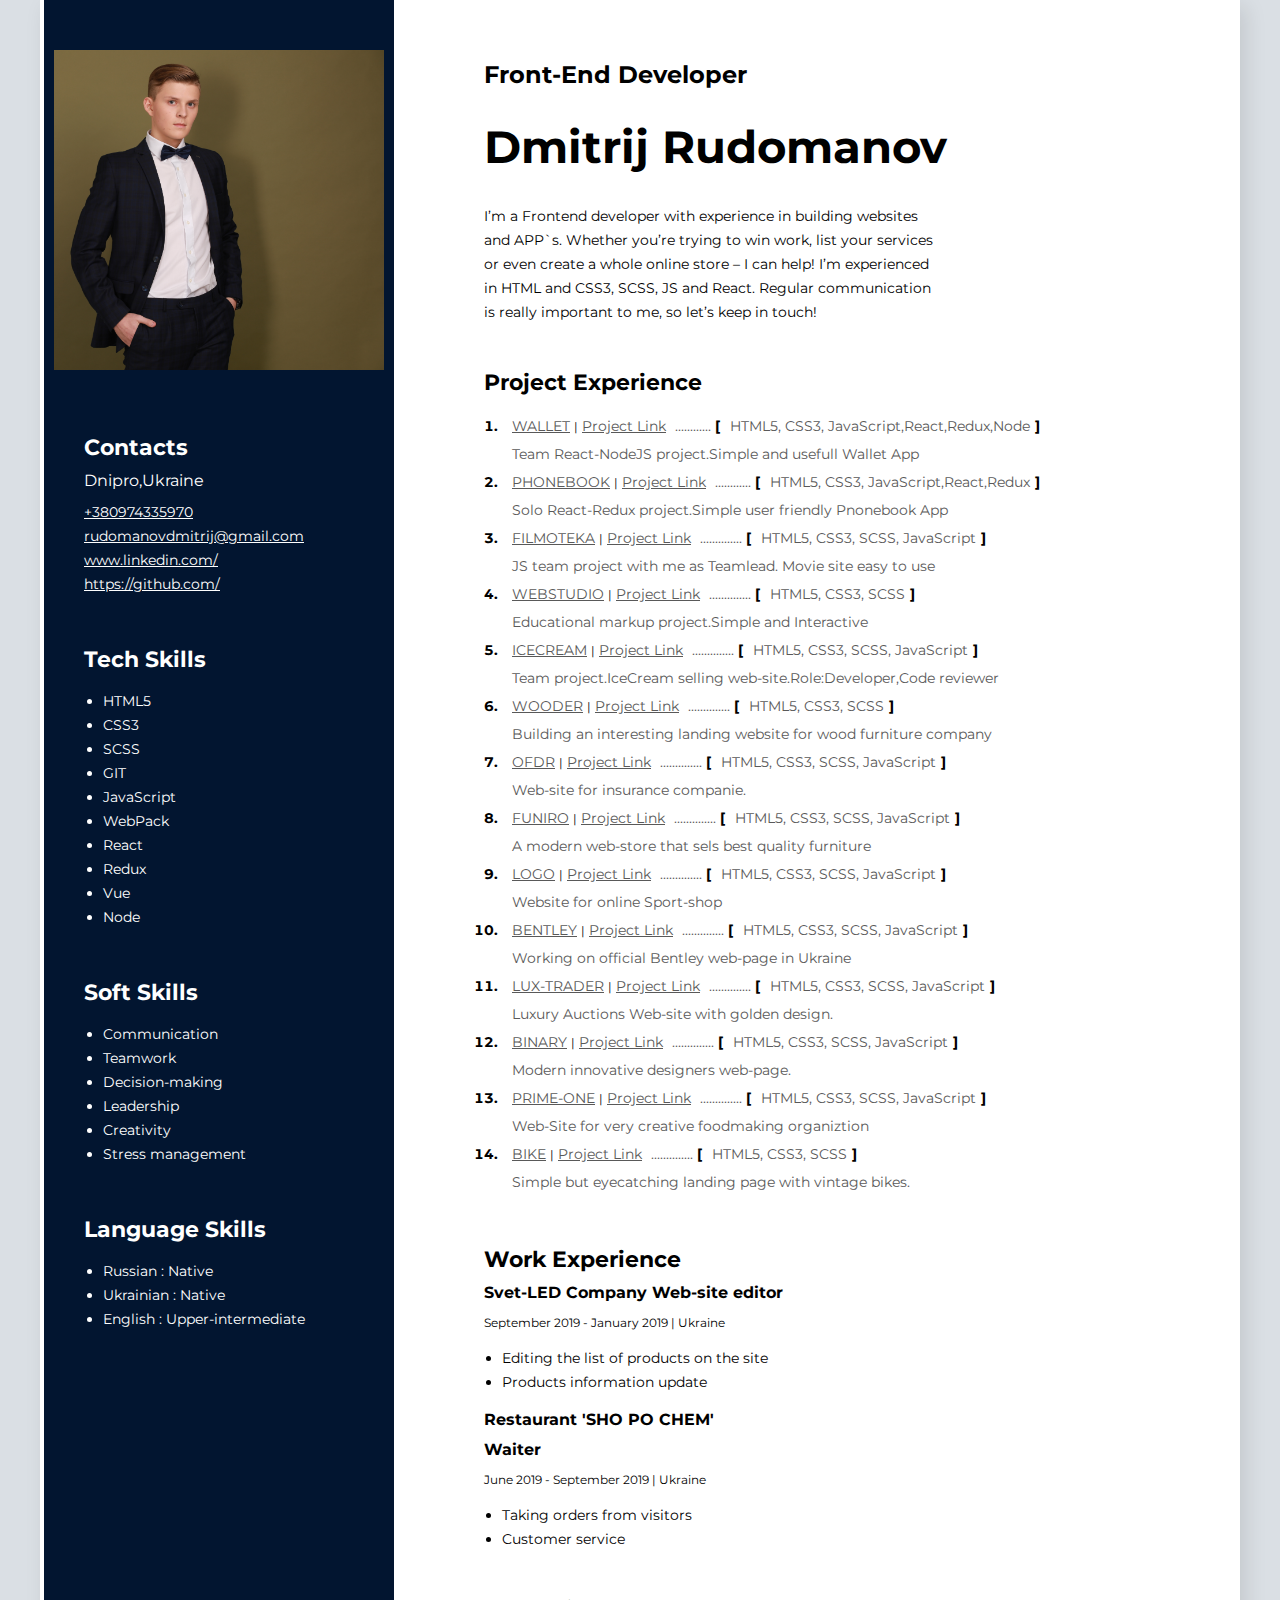
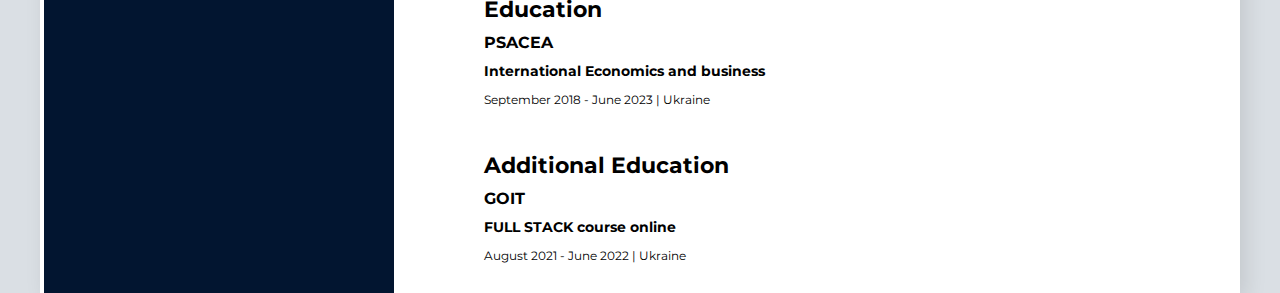
==== commit 23fecda0: "Update index.html" ====
--- a/index.html
+++ b/index.html
@@ -37,6 +37,26 @@
           <ol class="projects-list">
             <li class="projects-list-item">
               <span class="projects-list-item-text">
+                <a target="_blank" href="https://wallet-history.netlify.app/login">WALLET</a>
+                <span class="vertical-line"> |</span>
+                <a
+                  target="_blank"
+                  href="https://github.com/Dmitri-Rudomanov/wallet-app-project"
+                  > Project Link</a
+                >
+              </span>
+              <span class="lines">............</span>
+              <span>[<span class="projects-list-item-text">
+              HTML5, CSS3, JavaScript,React,Redux,Node </span
+                >]</span
+              >
+              <br />
+              <span class="projects-list-item-text">
+                Team React-NodeJS project.Simple and usefull Wallet App
+              </span>
+            </li>
+            <li class="projects-list-item">
+              <span class="projects-list-item-text">
                 <a target="_blank" href="https://rds-phonebookapp-rds.netlify.app/">PHONEBOOK</a>
                 <span class="vertical-line"> |</span>
                 <a
@@ -447,6 +467,12 @@
               <li class="Tech-skills-item">
                 <span class="Tech-skills-item-text">Redux</span>
               </li>
+              <li class="Tech-skills-item">
+                <span class="Tech-skills-item-text">Vue</span>
+              </li>
+              <li class="Tech-skills-item">
+                <span class="Tech-skills-item-text">Node</span>
+              </li>
             </ul>
           </div>
           <!--Soft Skills section-->
--- a/css/styles.css
+++ b/css/styles.css
@@ -41,7 +41,7 @@
   font-weight: normal;
   font-size: 14px;
   line-height: 24px;
-  color: #595959;
+  color: #000;
 }
 /* My projects section */
 .my-projects {
@@ -109,14 +109,14 @@
   font-weight: bold;
   font-size: 14px;
   line-height: 24px;
-  color: #595959;
+  color: #000;
 }
 .work-list-item-text {
   font-style: normal;
   font-weight: normal;
   font-size: 14px;
   line-height: 24px;
-  color: #595959;
+  color: #000;
 }
 h4 {
   font-style: normal;
@@ -142,7 +142,7 @@
   font-weight: normal;
   font-size: 12px;
   line-height: 15px;
-  color: #a8a8a8;
+  color: #000;
   margin-bottom: 10px;
 }
 
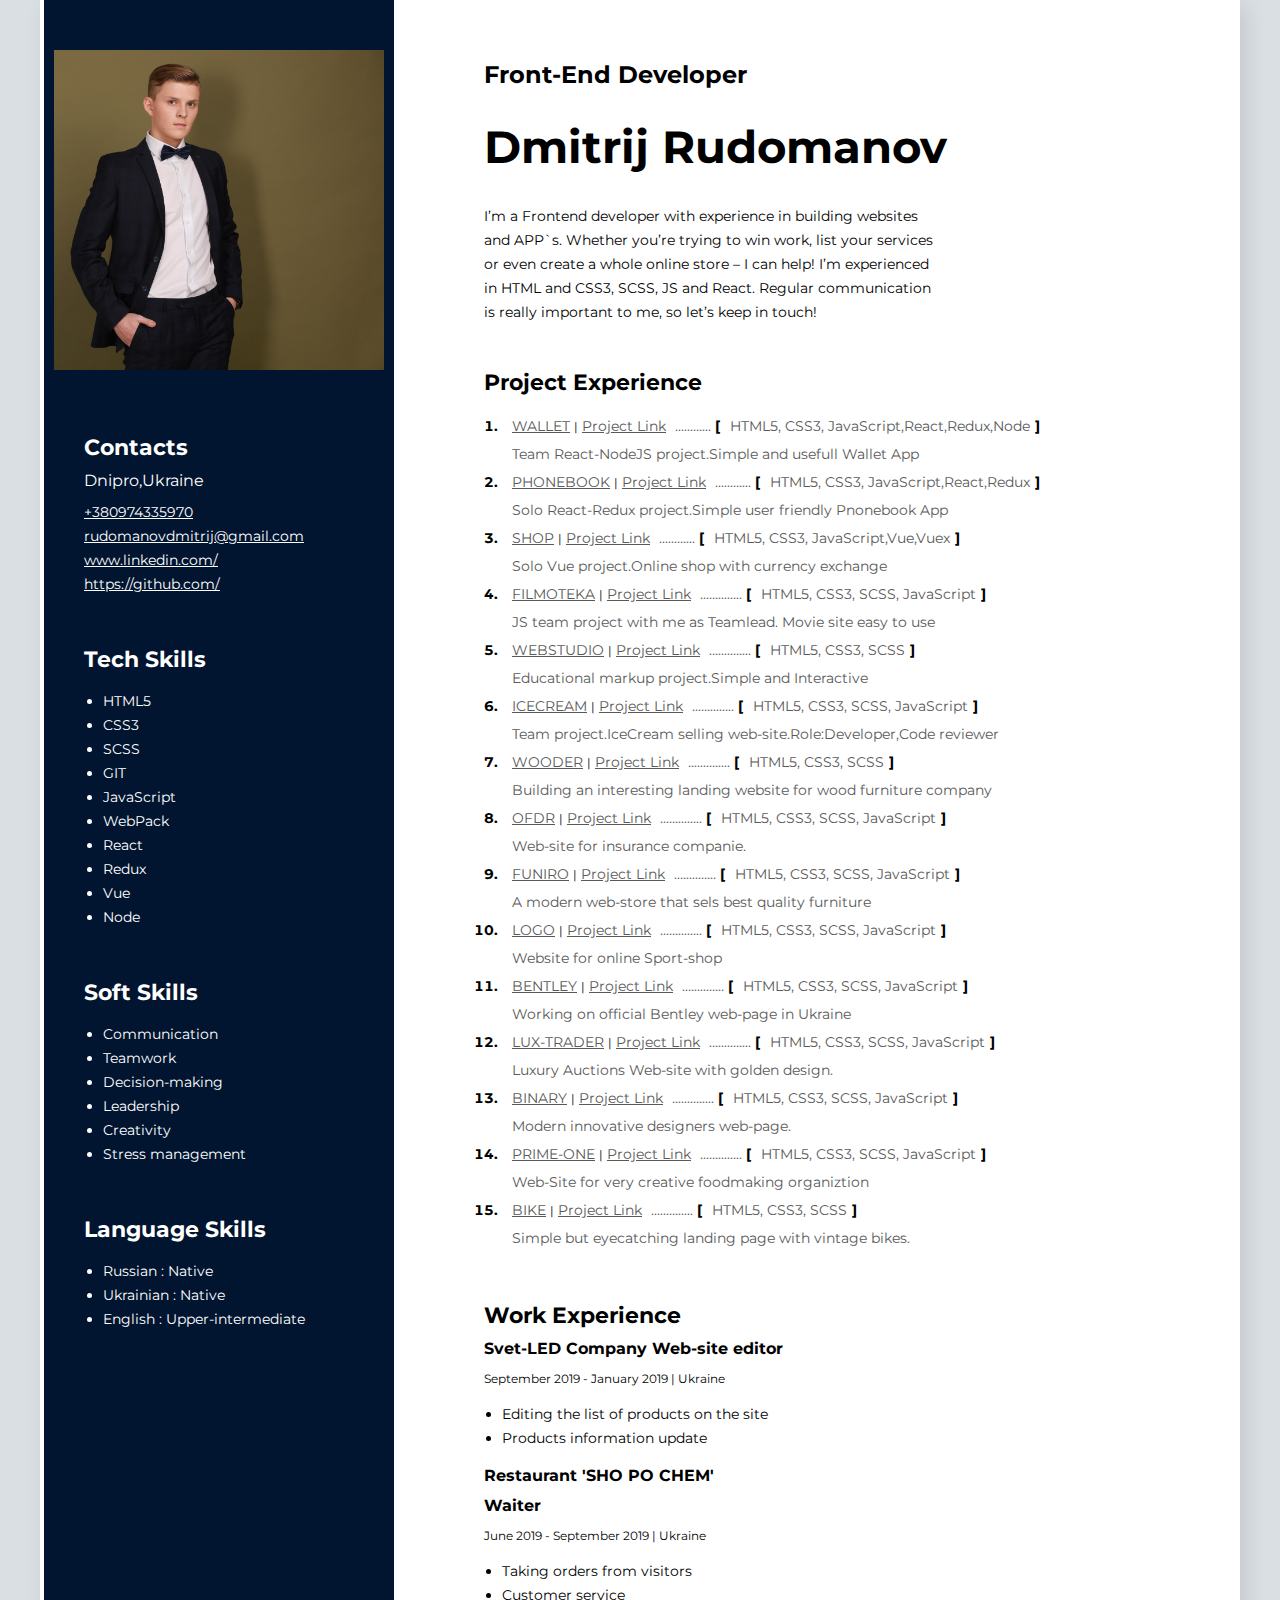
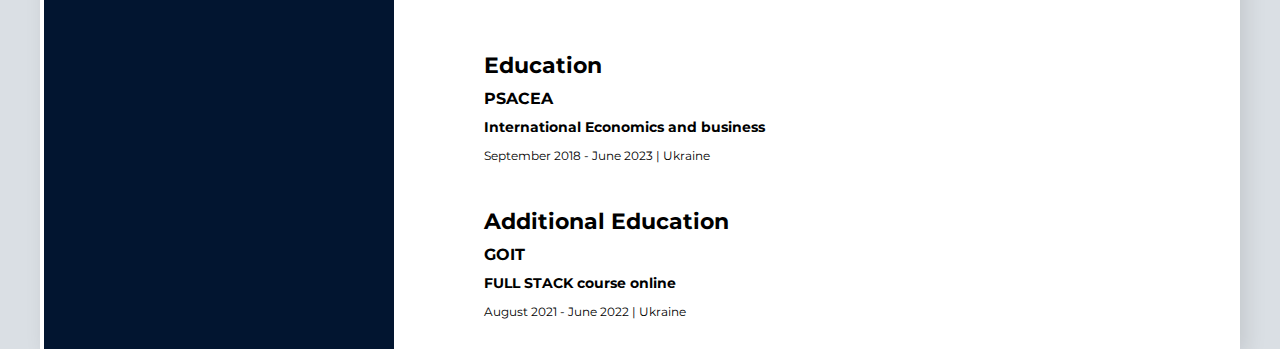
==== commit c332bc06: "Update index.html" ====
--- a/index.html
+++ b/index.html
@@ -77,6 +77,26 @@
             </li>
             <li class="projects-list-item">
               <span class="projects-list-item-text">
+                <a target="_blank" href="https://shimmering-cactus-12d2dc.netlify.app/">SHOP</a>
+                <span class="vertical-line"> |</span>
+                <a
+                  target="_blank"
+                  href="https://github.com/Dmitri-Rudomanov/vue-shop"
+                  > Project Link</a
+                >
+              </span>
+              <span class="lines">............</span>
+              <span>[<span class="projects-list-item-text">
+              HTML5, CSS3, JavaScript,Vue,Vuex </span
+                >]</span
+              >
+              <br />
+              <span class="projects-list-item-text">
+                Solo Vue project.Online shop with currency exchange
+              </span>
+            </li>
+            <li class="projects-list-item">
+              <span class="projects-list-item-text">
                 <a target="_blank" href="https://dmitri-rudomanov.github.io/group-6-team-project-JS/">FILMOTEKA</a>
                 <span class="vertical-line"> |</span>
                 <a
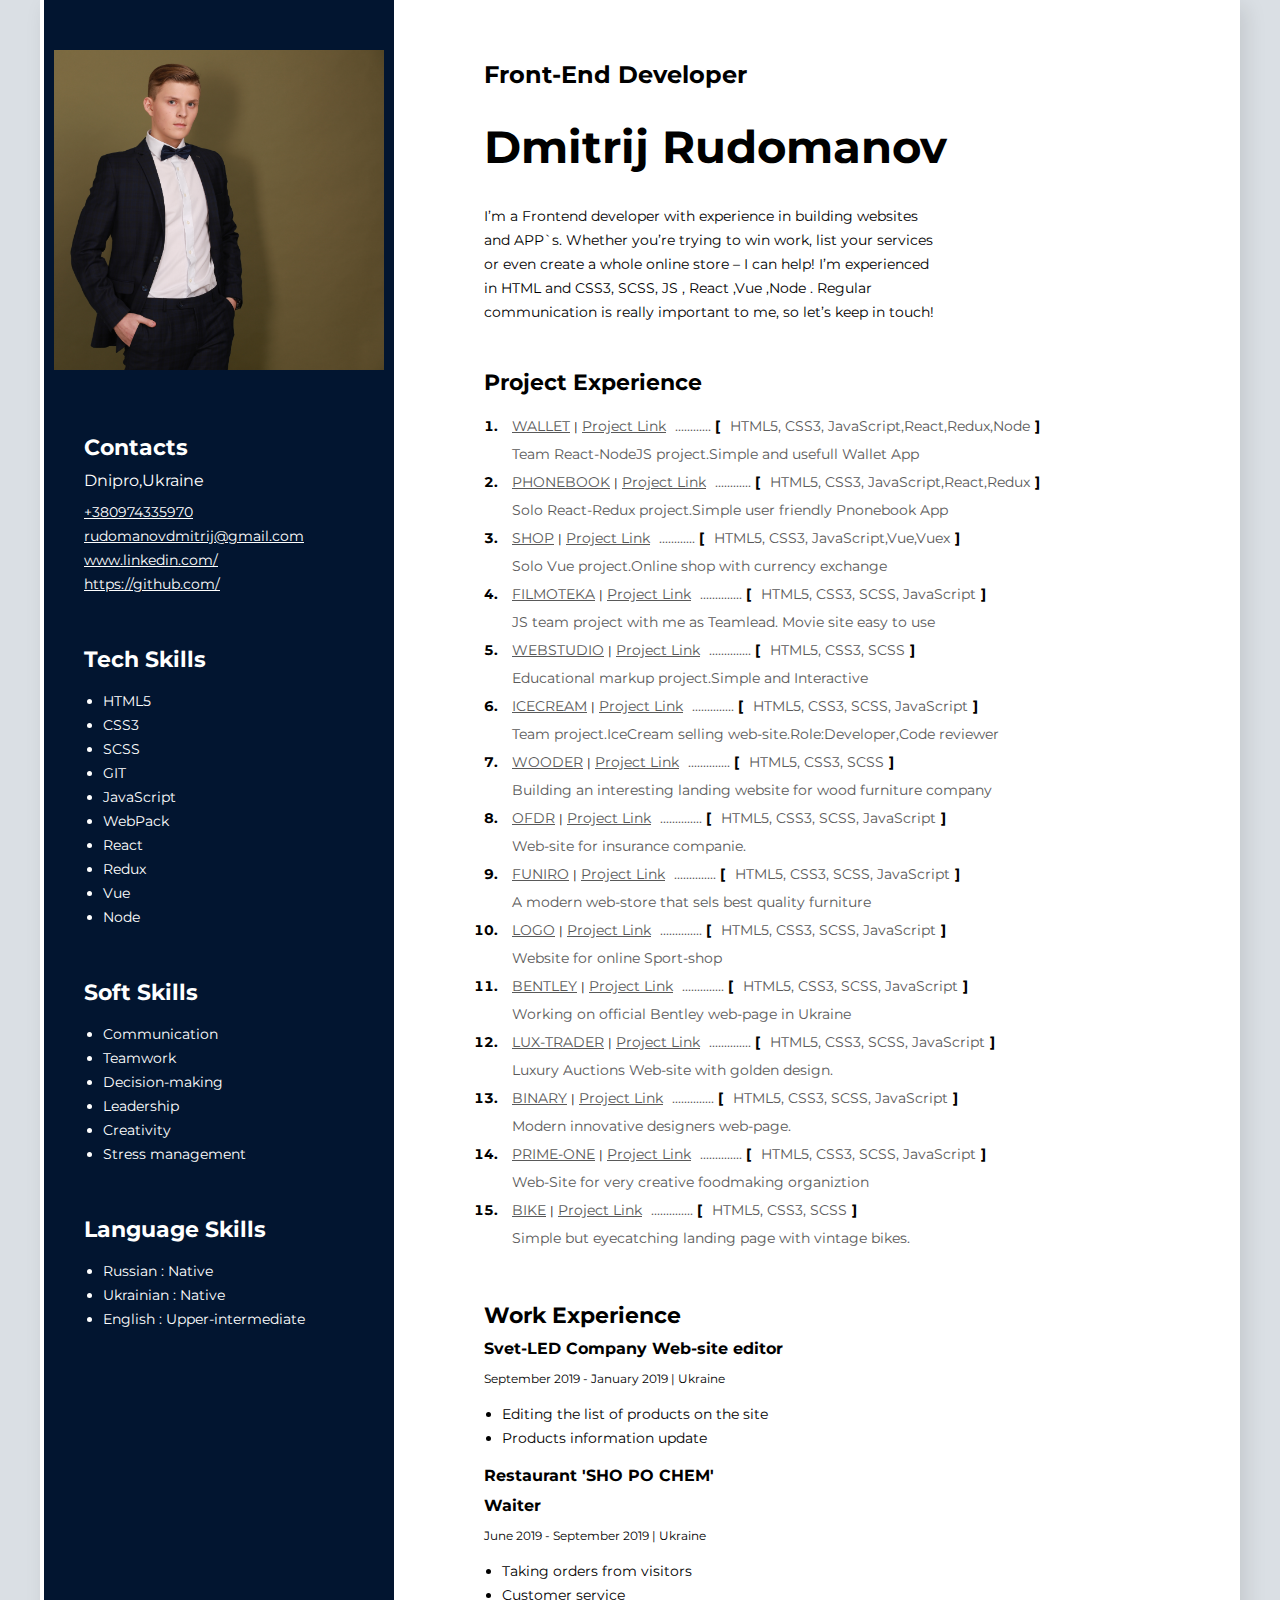
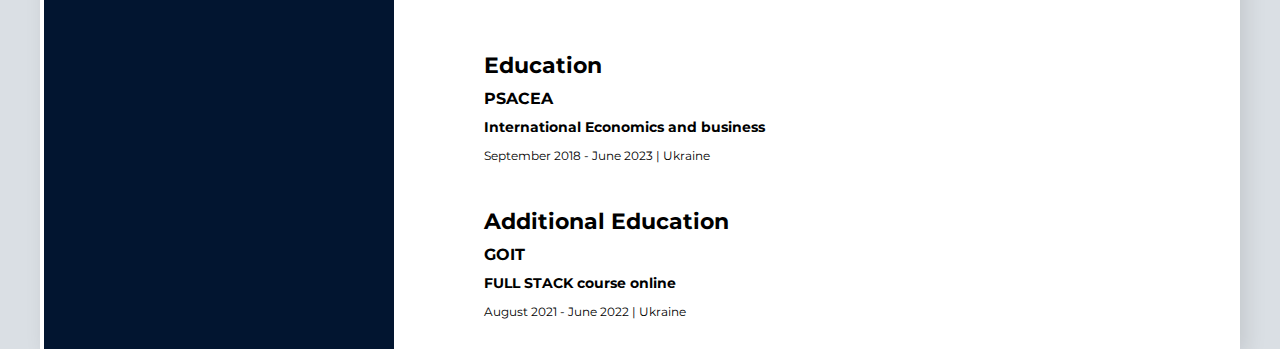
==== commit 6179a544: "Update index.html" ====
--- a/index.html
+++ b/index.html
@@ -26,7 +26,7 @@
             I’m a Frontend developer with experience in building websites and
             APP`s. Whether you’re trying to win work, list your services or even
             create a whole online store – I can help! I’m experienced in HTML
-            and CSS3, SCSS, JS and React. Regular communication is really
+            and CSS3, SCSS, JS , React ,Vue ,Node . Regular communication is really
             important to me, so let’s keep in touch!
           </p>
         </div>
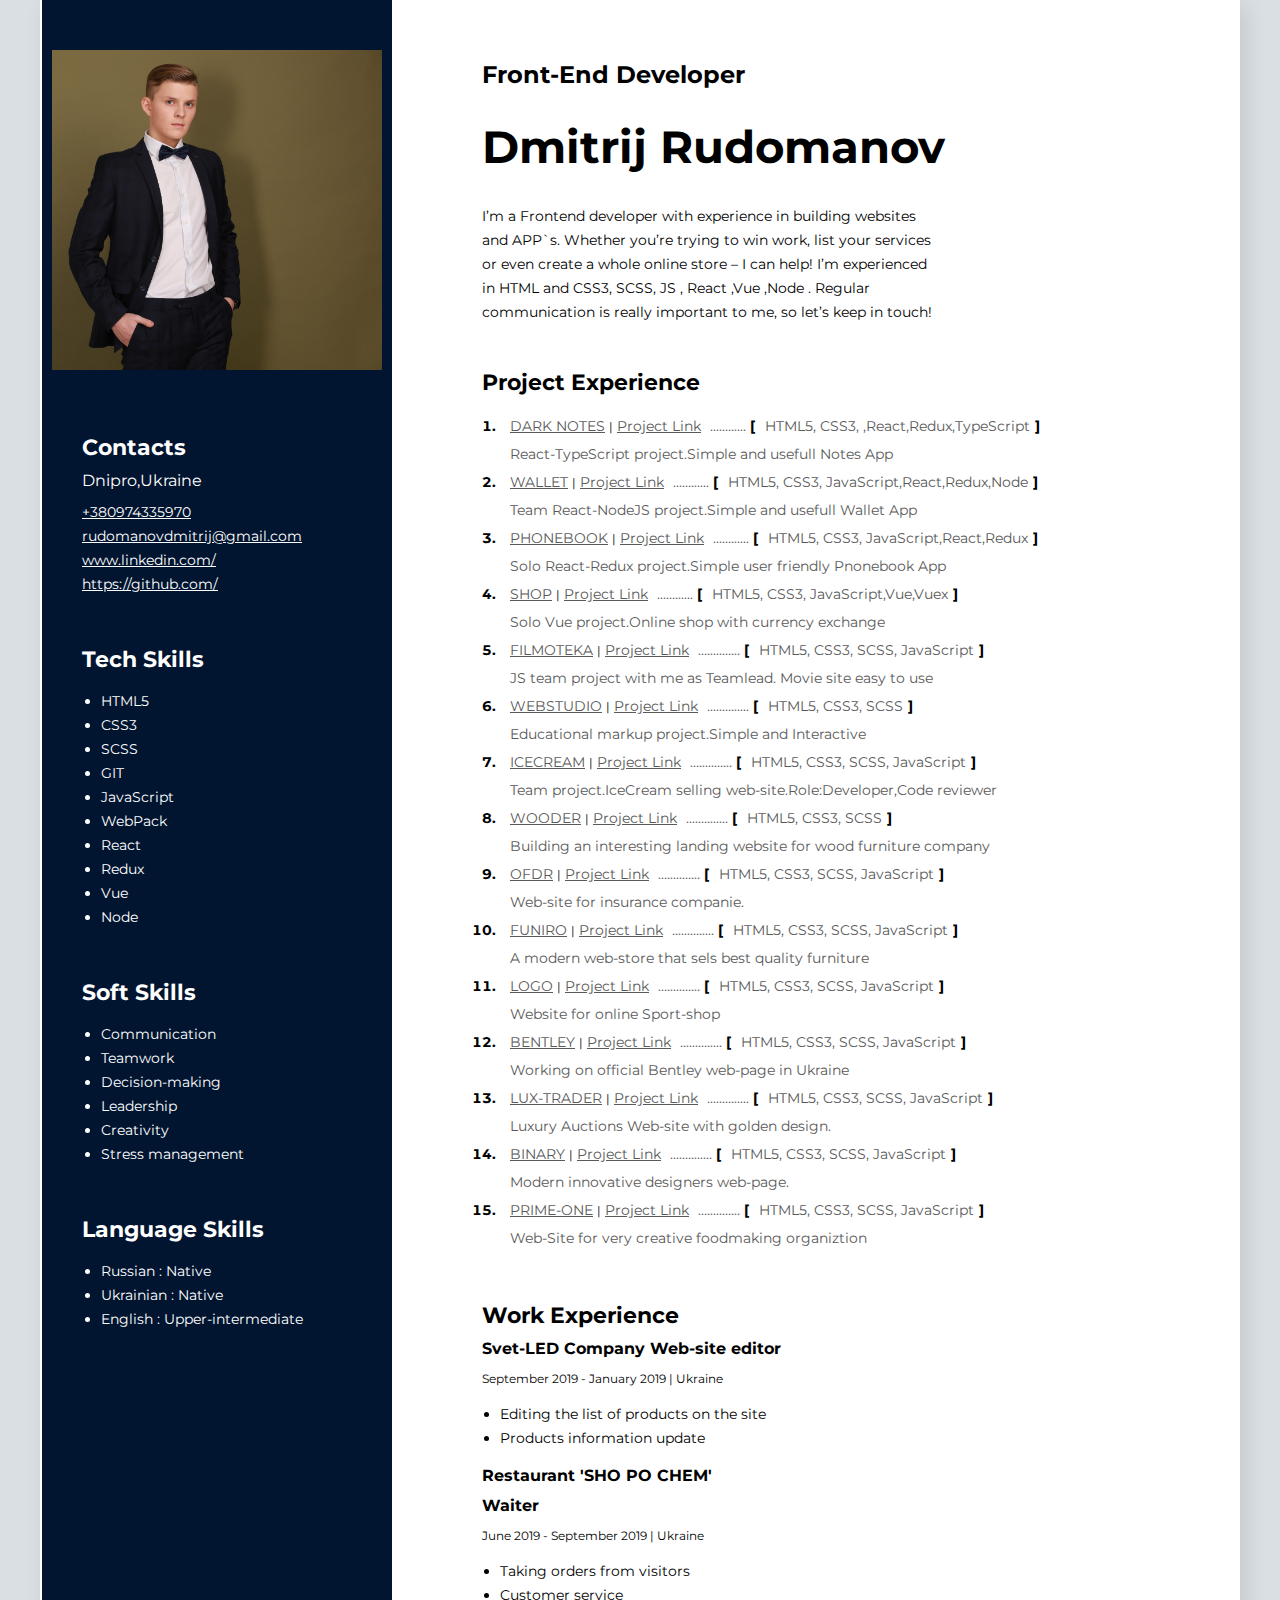
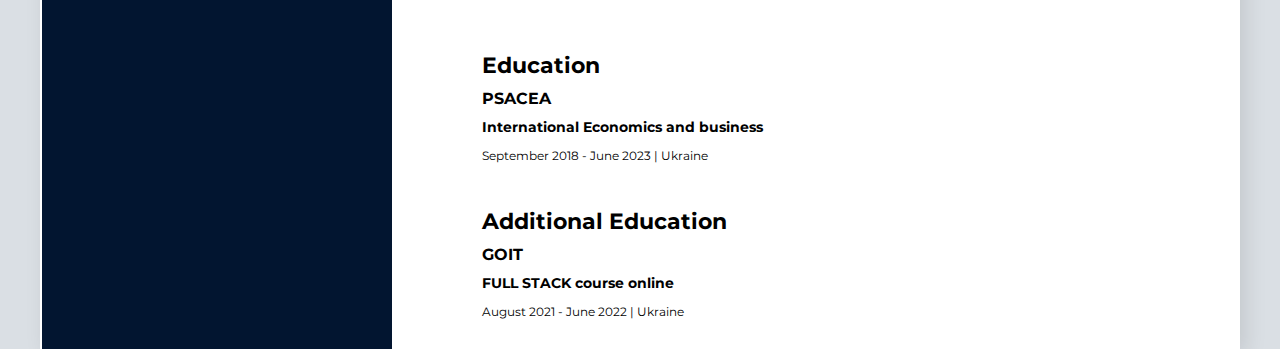
==== commit 5e3cd8f8: "Update index.html" ====
--- a/index.html
+++ b/index.html
@@ -35,6 +35,26 @@
         <div class="my-projects">
           <h3 class="projects-work-education">Project Experience</h3>
           <ol class="projects-list">
+              <li class="projects-list-item">
+              <span class="projects-list-item-text">
+                <a target="_blank" href="https://rds-dark-notes-rds.netlify.app/">DARK NOTES</a>
+                <span class="vertical-line"> |</span>
+                <a
+                  target="_blank"
+                  href="https://github.com/Dmitri-Rudomanov/Notes-react-ts"
+                  > Project Link</a
+                >
+              </span>
+              <span class="lines">............</span>
+              <span>[<span class="projects-list-item-text">
+              HTML5, CSS3, ,React,Redux,TypeScript </span
+                >]</span
+              >
+              <br />
+              <span class="projects-list-item-text">
+                React-TypeScript project.Simple and usefull Notes App
+              </span>
+            </li>
             <li class="projects-list-item">
               <span class="projects-list-item-text">
                 <a target="_blank" href="https://wallet-history.netlify.app/login">WALLET</a>
@@ -330,27 +350,6 @@
                <br />
               <span class="projects-list-item-text">
                Web-Site for very creative foodmaking organiztion 
-              </span>
-            </li>
-            <li class="projects-list-item">
-              <span class="projects-list-item-text">
-                <a target="_blank" href="https://dmitri-rudomanov.github.io/dist-bike/">BIKE</a>
-                <span class="vertical-line"> |</span>
-                <a
-                  target="_blank"
-                  href="https://github.com/Dmitri-Rudomanov/dist-bike"
-                  >Project Link
-                </a>
-              </span>
-              <span class="lines">..............</span>
-              <span
-                >[<span class="projects-list-item-text">
-                  HTML5, CSS3, SCSS </span
-                >]</span
-              >
-                             <br />
-              <span class="projects-list-item-text">
-              Simple but eyecatching landing page with vintage bikes.
               </span>
             </li>
           </ol>
